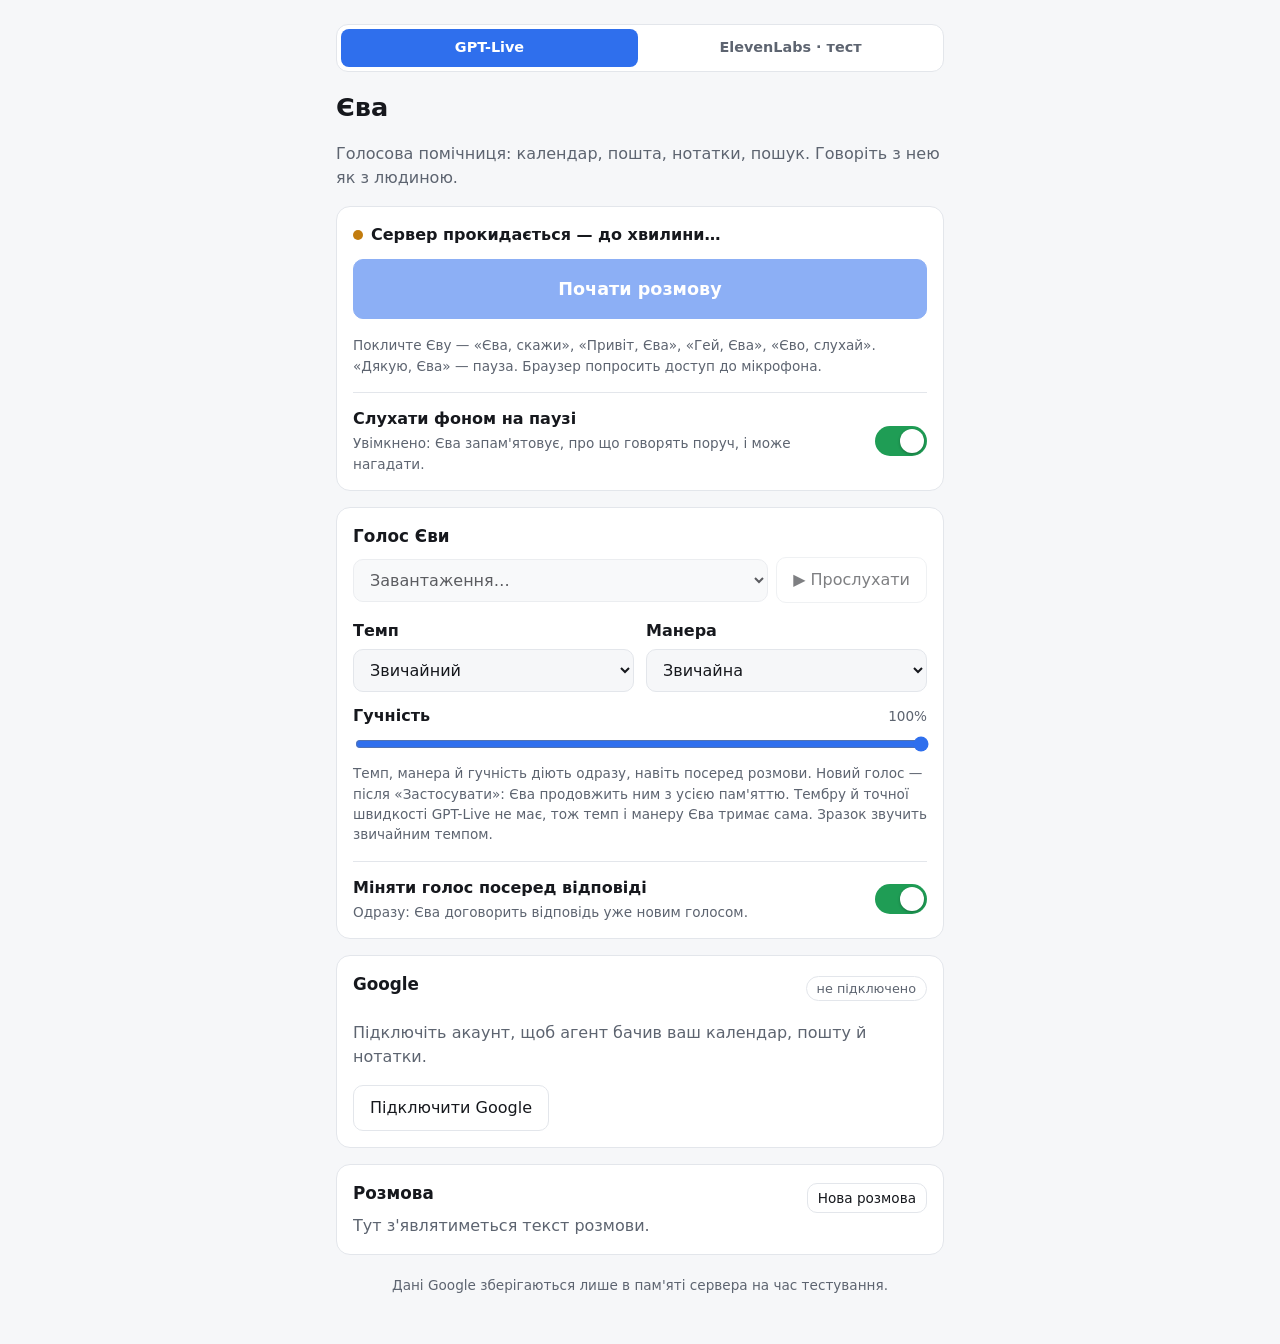
==== web/index.html @ 71252469 "Web: ElevenLabs test page (/eleven) beside GPT-Live, engine switch on both pages Voice, model, stabi" ====
<!doctype html>
<html lang="uk">
<head>
  <meta charset="utf-8">
  <meta name="viewport" content="width=device-width, initial-scale=1">
  <title>Єва — голосовий агент</title>
  <meta name="description" content="Тестова веб-версія голосового агента: календар, пошта, нотатки, пошук.">
  <link rel="stylesheet" href="style.css">
  <script src="config.js"></script>
  <script src="app.js" defer></script>
</head>
<body>
  <main class="wrap">
    <nav class="engine" aria-label="Голосовий двигун">
      <a href="./" data-keep-query aria-current="page">GPT-Live</a>
      <a href="eleven" data-keep-query>ElevenLabs · тест</a>
    </nav>
    <header>
      <h1>Єва</h1>
      <p class="sub">Голосова помічниця: календар, пошта, нотатки, пошук. Говоріть з нею як з людиною.</p>
    </header>

    <section id="gate" class="card" hidden>
      <label for="code">Код доступу</label>
      <div class="row">
        <input id="code" type="password" autocomplete="off" placeholder="Отримайте в команди">
        <button id="saveCode" class="btn">Зберегти</button>
      </div>
    </section>

    <section class="card call">
      <div class="status-line">
        <span id="dot" class="dot" aria-hidden="true"></span>
        <span id="status">Не підключено</span>
      </div>
      <button id="talk" class="btn primary big">Почати розмову</button>
      <div class="row">
        <button id="resume" class="btn primary" hidden>Продовжити</button>
        <button id="pause" class="btn ghost" hidden>Пауза</button>
      </div>
      <p id="wakeHint" class="hint">Покличте Єву — «Єва, скажи», «Привіт, Єва», «Гей, Єва». «Дякую, Єва» — пауза.</p>
      <label class="setting" for="bgListen">
        <span class="setting-text">
          <span class="setting-title">Слухати фоном на паузі</span>
          <span id="bgListenInfo" class="hint">Єва запам'ятовує, про що говорять поруч, і може нагадати.</span>
        </span>
        <input id="bgListen" type="checkbox" class="switch" role="switch" checked>
      </label>
    </section>

    <section class="card">
      <h2><label for="voice">Голос Єви</label></h2>
      <div class="row voice-pick">
        <select id="voice" disabled>
          <option>Завантаження…</option>
        </select>
        <button id="voicePreview" class="btn" disabled>▶ Прослухати</button>
      </div>
      <p id="voiceInfo" class="hint"></p>
      <button id="voiceApply" class="btn primary wide" hidden>Застосувати</button>
      <div class="settings">
        <div>
          <label for="speed">Темп</label>
          <select id="speed">
            <option value="slow">Повільніше</option>
            <option value="normal">Звичайний</option>
            <option value="fast">Швидше</option>
          </select>
        </div>
        <div>
          <label for="style">Манера</label>
          <select id="style">
            <option value="calm">Спокійна</option>
            <option value="normal">Звичайна</option>
            <option value="expressive">Емоційна</option>
          </select>
        </div>
      </div>
      <div class="label-row">
        <label for="volume">Гучність</label>
        <span id="volumeValue" class="muted small"></span>
      </div>
      <input id="volume" type="range" min="0" max="100" step="5">
      <p class="hint">Темп, манера й гучність діють одразу, навіть посеред розмови. Новий голос — після
        «Застосувати»: Єва продовжить ним з усією пам'яттю. Тембру й точної швидкості GPT-Live не має,
        тож темп і манеру Єва тримає сама. Зразок звучить звичайним темпом.</p>
      <label class="setting" for="voiceNow">
        <span class="setting-text">
          <span class="setting-title">Міняти голос посеред відповіді</span>
          <span id="voiceNowInfo" class="hint">Єва договорить відповідь уже новим голосом.</span>
        </span>
        <input id="voiceNow" type="checkbox" class="switch" role="switch" checked>
      </label>
    </section>

    <section class="card">
      <div class="google-head">
        <h2>Google</h2>
        <span id="googleState" class="pill">не підключено</span>
      </div>
      <p id="googleInfo" class="muted">Підключіть акаунт, щоб агент бачив ваш календар, пошту й нотатки.</p>
      <div class="row">
        <button id="googleConnect" class="btn">Підключити Google</button>
        <button id="googleDisconnect" class="btn ghost" hidden>Відключити</button>
      </div>
    </section>

    <section class="card">
      <div class="google-head">
        <h2>Розмова</h2>
        <button id="newChat" class="btn ghost small-btn">Нова розмова</button>
      </div>
      <div id="log" class="log" aria-live="polite">
        <p class="muted empty">Тут з'являтиметься текст розмови.</p>
      </div>
    </section>

    <footer class="muted small">Дані Google зберігаються лише в пам'яті сервера на час тестування.</footer>
  </main>
  <audio id="remote" autoplay></audio>
</body>
</html>
---- web/style.css ----
:root {
  --bg: #f6f7f9;
  --card: #ffffff;
  --text: #16181d;
  --muted: #5d6470;
  --line: #e3e6eb;
  --accent: #2f6fed;
  --accent-text: #ffffff;
  --ok: #1f9d55;
  --warn: #c27c0e;
  --err: #d14343;
  --user: #eef3ff;
  --bot: #f1f2f4;
  --switch-off: #cfd4dc;
}
@media (prefers-color-scheme: dark) {
  :root {
    --bg: #0f1115;
    --card: #171a21;
    --text: #e8eaed;
    --muted: #9aa1ad;
    --line: #2a2f39;
    --accent: #5b8ef5;
    --user: #1c2742;
    --bot: #1f232b;
    --switch-off: #3a404c;
  }
}
* { box-sizing: border-box; }
body {
  margin: 0;
  background: var(--bg);
  color: var(--text);
  font: 16px/1.5 system-ui, -apple-system, "Segoe UI", Roboto, sans-serif;
}
.wrap { max-width: 640px; margin: 0 auto; padding: 24px 16px 48px; }
h1 { font-size: 1.6rem; margin: 0 0 4px; }
h2 { font-size: 1.05rem; margin: 0 0 8px; }
.sub, .muted { color: var(--muted); }
.small { font-size: 0.85rem; }
.card {
  background: var(--card);
  border: 1px solid var(--line);
  border-radius: 14px;
  padding: 16px;
  margin-top: 16px;
}
.row { display: flex; gap: 8px; flex-wrap: wrap; align-items: center; }
input, select {
  flex: 1 1 200px;
  min-width: 0;
  padding: 10px 12px;
  border-radius: 10px;
  border: 1px solid var(--line);
  background: var(--bg);
  color: var(--text);
  font: inherit;
}
select { width: 100%; cursor: pointer; }
label { display: block; font-weight: 600; margin-bottom: 6px; }
.btn {
  padding: 10px 16px;
  border-radius: 10px;
  border: 1px solid var(--line);
  background: var(--card);
  color: var(--text);
  font: inherit;
  cursor: pointer;
}
.btn:disabled { opacity: 0.55; cursor: default; }
.btn.primary { background: var(--accent); border-color: var(--accent); color: var(--accent-text); }
.btn.ghost { background: transparent; }
.btn.big { width: 100%; padding: 16px; font-size: 1.1rem; font-weight: 600; margin: 12px 0 4px; }
.btn.danger { background: var(--err); border-color: var(--err); color: #fff; }
.hint { margin: 4px 0 0; font-size: 0.85rem; color: var(--muted); }
.status-line { display: flex; align-items: center; gap: 8px; font-weight: 600; }
.dot { width: 10px; height: 10px; border-radius: 50%; background: var(--muted); }
.dot.live { background: var(--ok); animation: pulse 1.4s infinite; }
.dot.busy { background: var(--warn); }
.dot.err { background: var(--err); }
.dot.wait { background: var(--accent); }
.dot.think { background: var(--warn); animation: pulse 0.8s infinite; }
.dot.speak { background: var(--accent); animation: pulse 0.6s infinite; }
.call .row { margin-top: 8px; }
.call .row .btn { flex: 1 1 140px; }
.settings { display: grid; grid-template-columns: repeat(auto-fit, minmax(160px, 1fr)); gap: 12px; margin: 16px 0 12px; }
.settings select { width: 100%; }
input[type="range"] { width: 100%; padding: 0; border: 0; background: none; accent-color: var(--accent); }
.small-btn { padding: 4px 10px; font-size: 0.85rem; }
.card > .row + .settings, .card > .hint + .row { margin-top: 8px; }
@keyframes pulse { 50% { opacity: 0.35; } }

/* A setting row: what it does on the left, an on/off switch on the right. */
.setting {
  display: flex; align-items: center; justify-content: space-between; gap: 16px;
  margin: 16px 0 0; padding-top: 14px; border-top: 1px solid var(--line);
  font-weight: normal; cursor: pointer;
}
.setting-text { display: flex; flex-direction: column; min-width: 0; }
.setting-title { font-weight: 600; }
.setting .hint { margin: 2px 0 0; }
.switch {
  appearance: none; -webkit-appearance: none;
  flex: 0 0 auto; width: 52px; height: 30px; min-width: 52px;
  margin: 0; padding: 0; border: 0; border-radius: 999px;
  background: var(--switch-off); position: relative; cursor: pointer;
  transition: background 0.2s ease;
}
.switch::before {
  content: ""; position: absolute; top: 3px; left: 3px;
  width: 24px; height: 24px; border-radius: 50%;
  background: #fff; box-shadow: 0 1px 3px rgba(0, 0, 0, 0.3);
  transition: transform 0.2s ease;
}
.switch:checked { background: var(--ok); }
.switch:checked::before { transform: translateX(22px); }
.switch:focus-visible { outline: 2px solid var(--accent); outline-offset: 3px; }

h2 label { display: inline; margin: 0; font-weight: inherit; }
.voice-pick { flex-wrap: nowrap; }
.voice-pick select { flex: 1 1 0; width: auto; }
.voice-pick .btn { flex: 0 0 auto; white-space: nowrap; }
.btn.wide { width: 100%; margin-top: 8px; }
.label-row { display: flex; justify-content: space-between; align-items: baseline; margin-top: 4px; }
.label-row label { margin-bottom: 6px; }
.google-head { display: flex; justify-content: space-between; align-items: center; }
.pill { font-size: 0.8rem; padding: 2px 10px; border-radius: 999px; border: 1px solid var(--line); color: var(--muted); }
.pill.ok { color: var(--ok); border-color: var(--ok); }
.pill.partial { color: var(--warn); border-color: var(--warn); }
.log { max-height: 50vh; overflow-y: auto; display: flex; flex-direction: column; gap: 8px; }
.msg { padding: 8px 12px; border-radius: 12px; max-width: 90%; white-space: pre-wrap; word-wrap: break-word; }
.msg.user { background: var(--user); align-self: flex-end; }
.msg.assistant { background: var(--bot); align-self: flex-start; }
.msg.system { color: var(--muted); font-size: 0.85rem; align-self: center; background: none; }
.empty { margin: 0; }
footer { margin-top: 20px; text-align: center; }

/* GPT-Live | ElevenLabs test page */
.engine { display: flex; gap: 4px; padding: 4px; margin-bottom: 16px; border: 1px solid var(--line); border-radius: 12px; background: var(--card); }
.engine a { flex: 1 1 0; text-align: center; padding: 8px 10px; border-radius: 8px; color: var(--muted); text-decoration: none; font-weight: 600; font-size: 0.9rem; }
.engine a[aria-current="page"] { background: var(--accent); color: var(--accent-text); }
.engine a:not([aria-current]):hover { color: var(--text); }
.slider-hint { margin: 0 0 10px; }
.sample-label { display: block; margin-top: 16px; }
#sample { width: 100%; box-sizing: border-box; resize: vertical; font: inherit; padding: 8px 10px; border-radius: 10px; border: 1px solid var(--line); background: var(--bg); color: var(--text); }
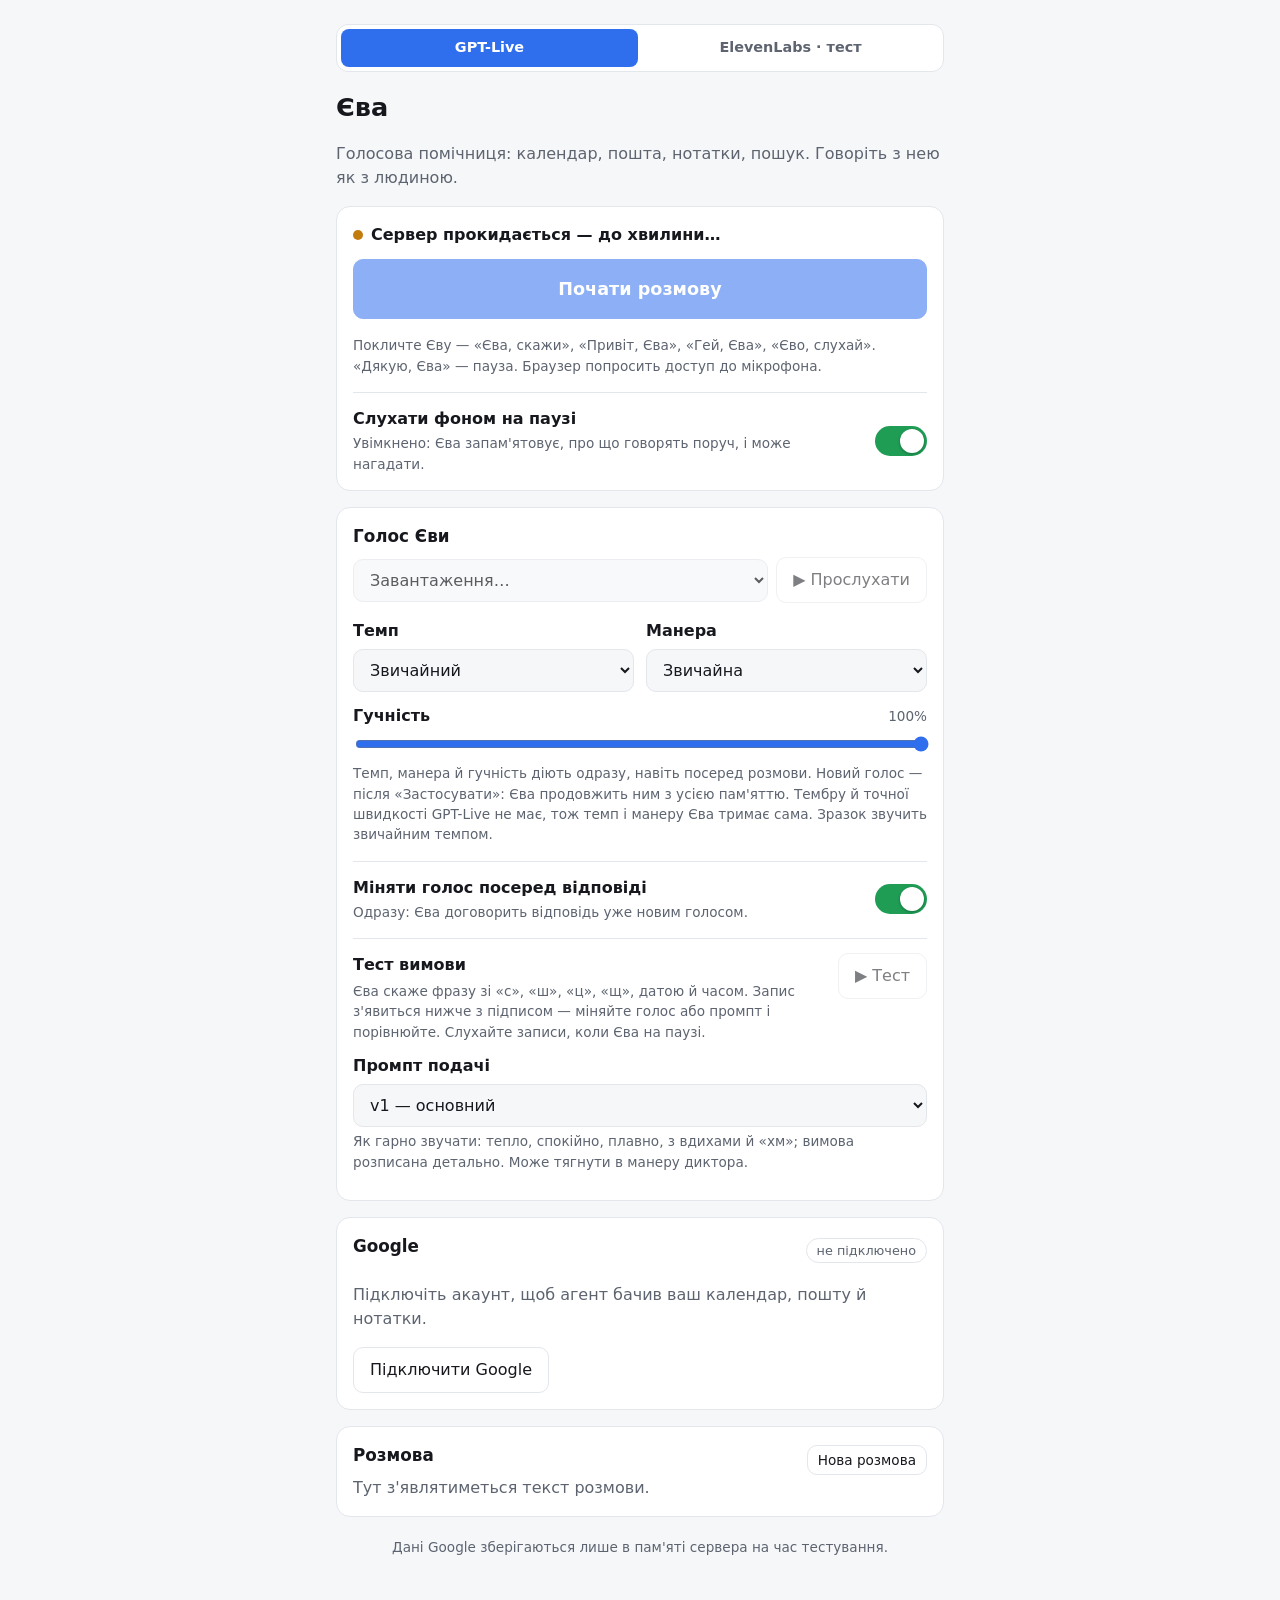
==== commit 2c1ece61: "Web: pronunciation test — Єва says a fixed sibilant/date phrase, recorded and labelled by voice and " ====
--- a/web/index.html
+++ b/web/index.html
@@ -91,6 +91,23 @@
         </span>
         <input id="voiceNow" type="checkbox" class="switch" role="switch" checked>
       </label>
+      <div class="pron">
+        <div class="pron-head">
+          <span class="setting-text">
+            <span class="setting-title">Тест вимови</span>
+            <span class="hint">Єва скаже фразу зі «с», «ш», «ц», «щ», датою й часом. Запис з'явиться нижче з підписом —
+              міняйте голос або промпт і порівнюйте. Слухайте записи, коли Єва на паузі.</span>
+          </span>
+          <button id="pronTest" class="btn" disabled>▶ Тест</button>
+        </div>
+        <label for="promptVariant">Промпт подачі</label>
+        <select id="promptVariant">
+          <option value="v1">v1 — основний</option>
+          <option value="v2">v2 — «розмова, не читання»</option>
+        </select>
+        <p id="promptInfo" class="hint"></p>
+        <div id="pronList" class="pron-list"></div>
+      </div>
     </section>
 
     <section class="card">
--- a/web/style.css
+++ b/web/style.css
@@ -143,3 +143,12 @@
 .slider-hint { margin: 0 0 10px; }
 .sample-label { display: block; margin-top: 16px; }
 #sample { width: 100%; box-sizing: border-box; resize: vertical; font: inherit; padding: 8px 10px; border-radius: 10px; border: 1px solid var(--line); background: var(--bg); color: var(--text); }
+
+/* Pronunciation test */
+.pron { margin-top: 16px; padding-top: 14px; border-top: 1px solid var(--line); }
+.pron-head { display: flex; gap: 12px; align-items: flex-start; justify-content: space-between; margin-bottom: 12px; }
+.pron-head .btn { flex: 0 0 auto; }
+.pron select { width: 100%; }
+.pron-list { display: flex; flex-direction: column; gap: 8px; margin-top: 12px; }
+.pron-item { display: flex; flex-direction: column; gap: 4px; font-size: 0.9rem; font-weight: 600; }
+.pron-item audio { width: 100%; height: 36px; }
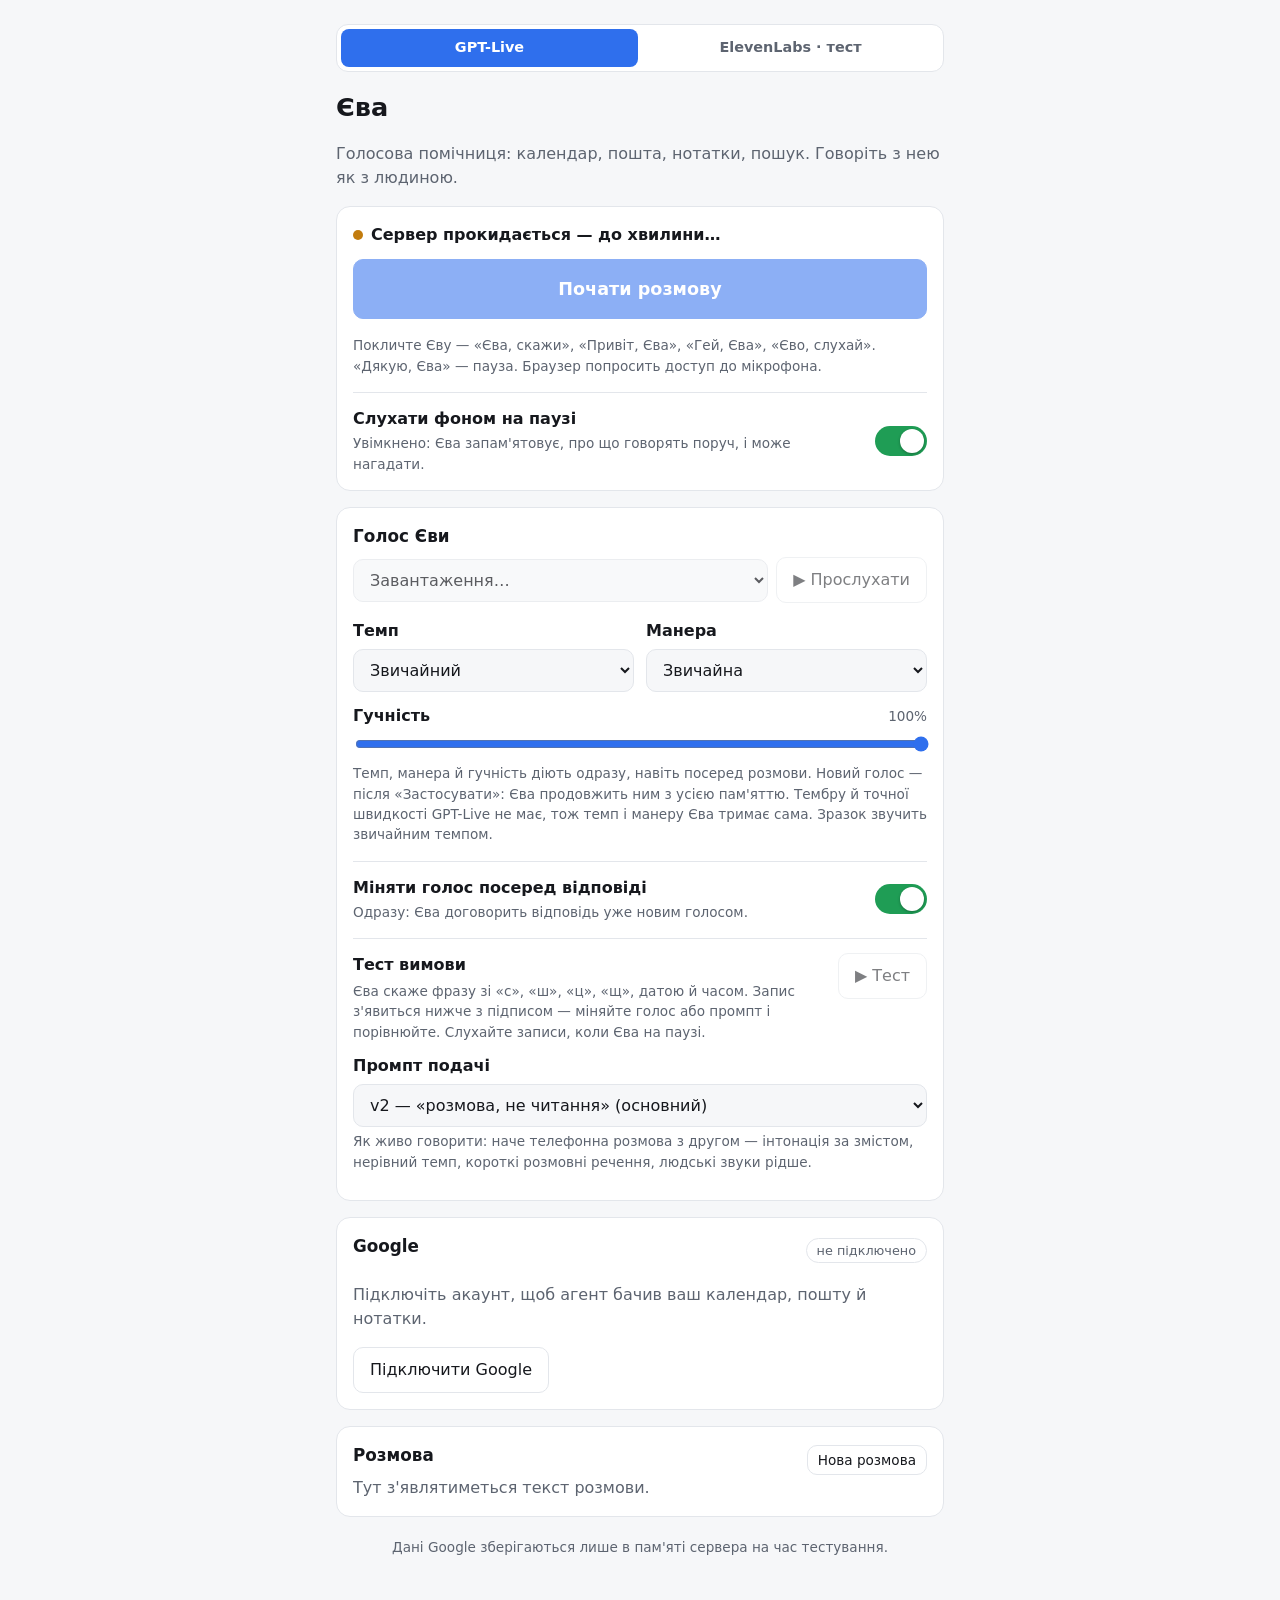
==== commit 411a48af: "Web: v2 first in the prompt picker; transcript sentences no longer glued together Co-Authored-By: Cl" ====
--- a/web/index.html
+++ b/web/index.html
@@ -102,8 +102,8 @@
         </div>
         <label for="promptVariant">Промпт подачі</label>
         <select id="promptVariant">
-          <option value="v1">v1 — основний</option>
-          <option value="v2">v2 — «розмова, не читання»</option>
+          <option value="v2">v2 — «розмова, не читання» (основний)</option>
+          <option value="v1">v1 — попередній</option>
         </select>
         <p id="promptInfo" class="hint"></p>
         <div id="pronList" class="pron-list"></div>
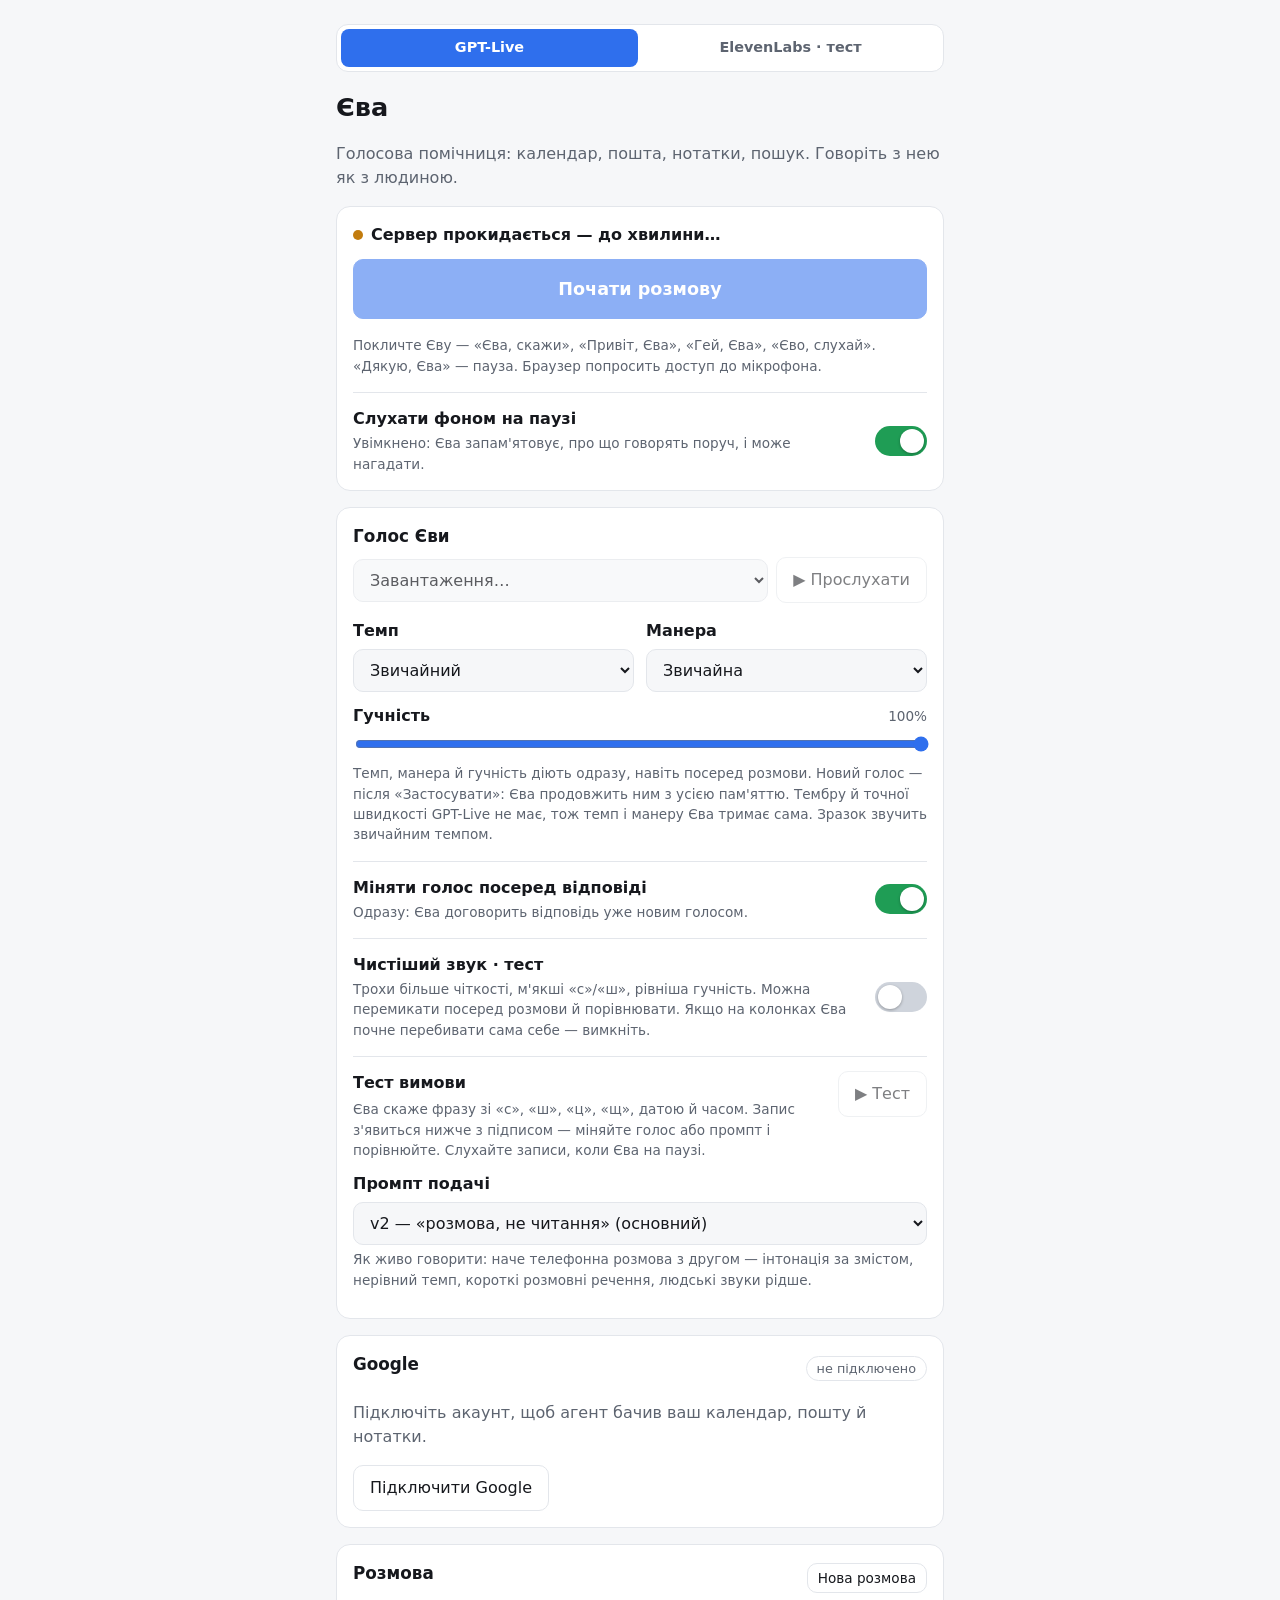
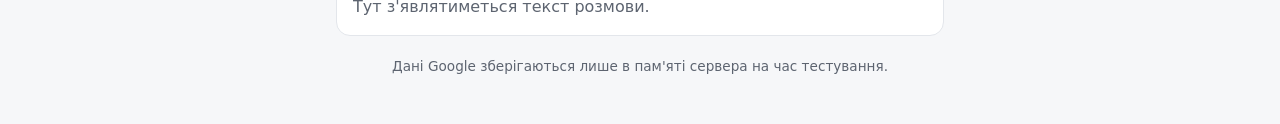
==== commit 7ef6d311: "Web: «Чистіший звук» test switch — rumble cut, presence, de-esser and gentle compression on her voic" ====
--- a/web/index.html
+++ b/web/index.html
@@ -91,6 +91,14 @@
         </span>
         <input id="voiceNow" type="checkbox" class="switch" role="switch" checked>
       </label>
+      <label class="setting" for="cleanVoice">
+        <span class="setting-text">
+          <span class="setting-title">Чистіший звук · тест</span>
+          <span class="hint">Трохи більше чіткості, м'якші «с»/«ш», рівніша гучність. Можна перемикати посеред
+            розмови й порівнювати. Якщо на колонках Єва почне перебивати сама себе — вимкніть.</span>
+        </span>
+        <input id="cleanVoice" type="checkbox" class="switch" role="switch">
+      </label>
       <div class="pron">
         <div class="pron-head">
           <span class="setting-text">
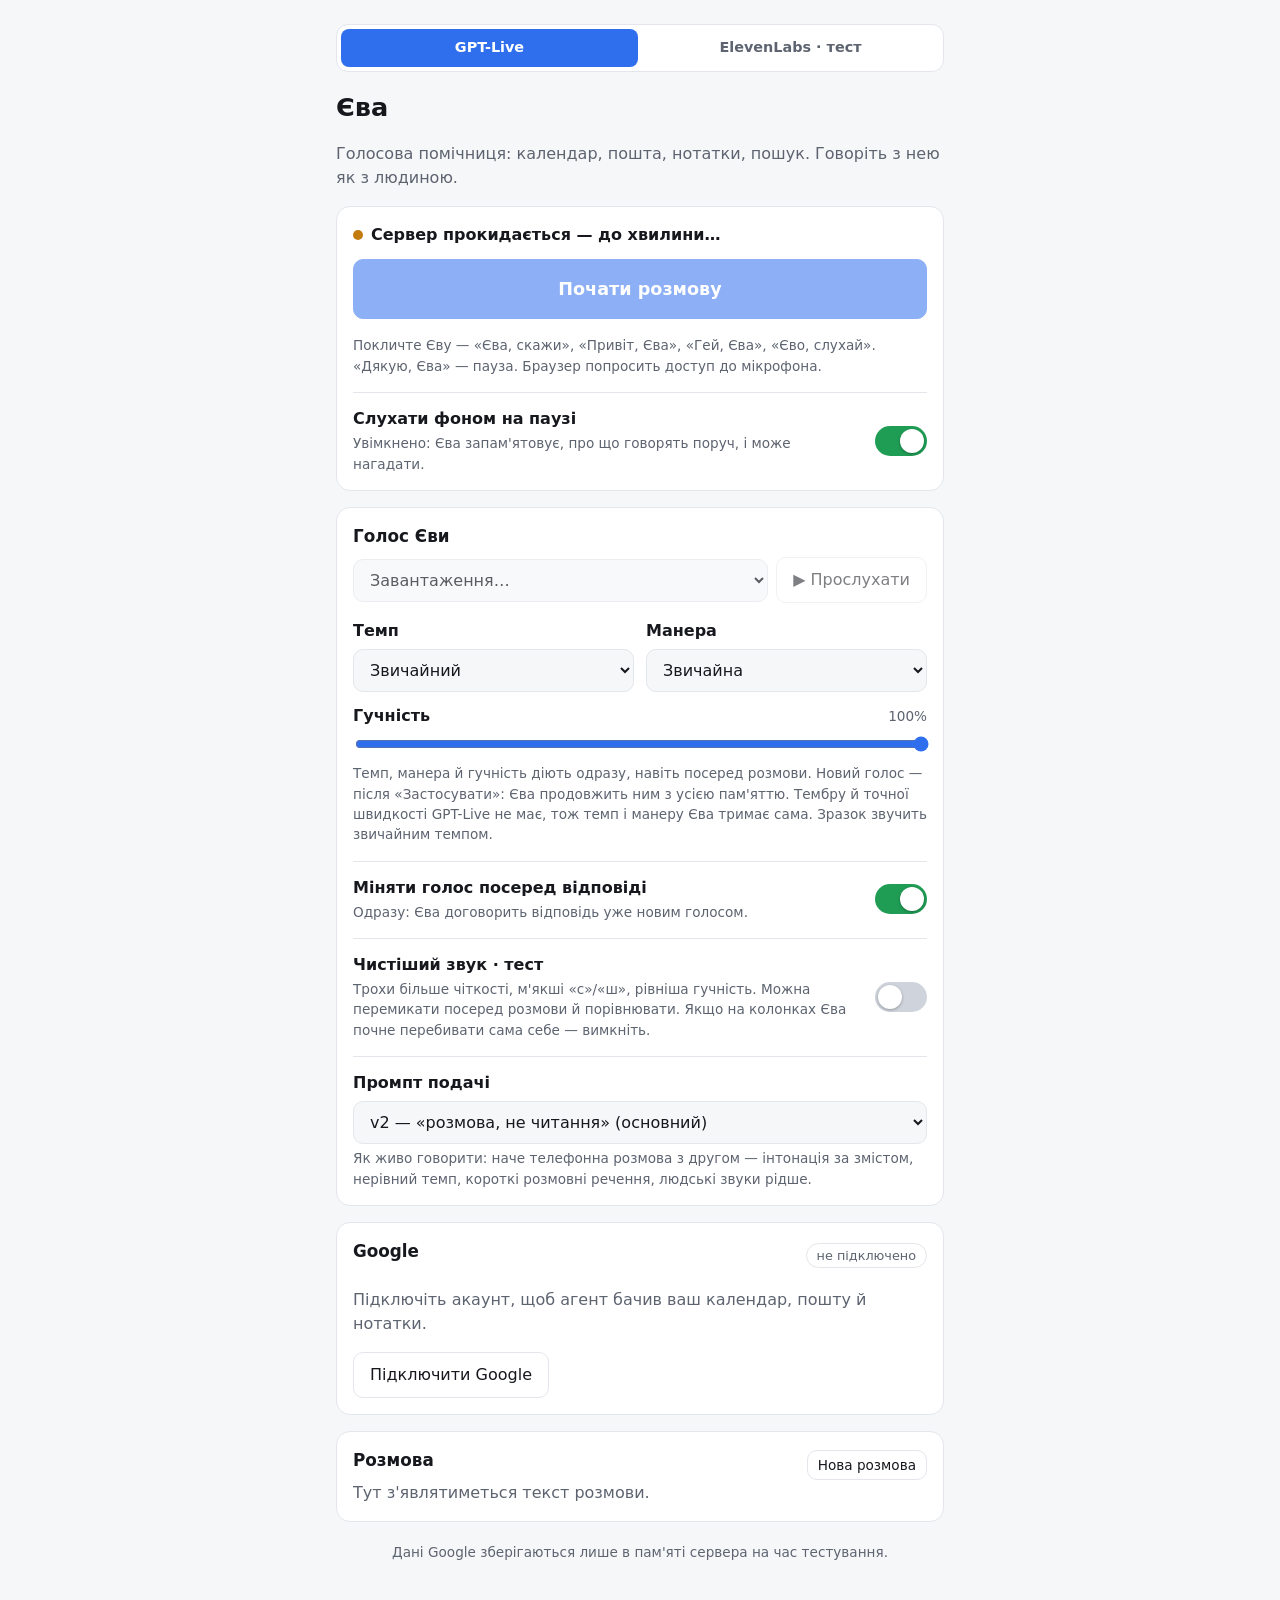
==== commit b55fa614: "Web: remove the pronunciation test (the prompt picker and «Чистіший звук» stay) Co-Authored-By: Clau" ====
--- a/web/index.html
+++ b/web/index.html
@@ -99,22 +99,13 @@
         </span>
         <input id="cleanVoice" type="checkbox" class="switch" role="switch">
       </label>
-      <div class="pron">
-        <div class="pron-head">
-          <span class="setting-text">
-            <span class="setting-title">Тест вимови</span>
-            <span class="hint">Єва скаже фразу зі «с», «ш», «ц», «щ», датою й часом. Запис з'явиться нижче з підписом —
-              міняйте голос або промпт і порівнюйте. Слухайте записи, коли Єва на паузі.</span>
-          </span>
-          <button id="pronTest" class="btn" disabled>▶ Тест</button>
-        </div>
+      <div class="prompt-pick">
         <label for="promptVariant">Промпт подачі</label>
         <select id="promptVariant">
           <option value="v2">v2 — «розмова, не читання» (основний)</option>
           <option value="v1">v1 — попередній</option>
         </select>
         <p id="promptInfo" class="hint"></p>
-        <div id="pronList" class="pron-list"></div>
       </div>
     </section>
 
--- a/web/style.css
+++ b/web/style.css
@@ -144,11 +144,6 @@
 .sample-label { display: block; margin-top: 16px; }
 #sample { width: 100%; box-sizing: border-box; resize: vertical; font: inherit; padding: 8px 10px; border-radius: 10px; border: 1px solid var(--line); background: var(--bg); color: var(--text); }
 
-/* Pronunciation test */
-.pron { margin-top: 16px; padding-top: 14px; border-top: 1px solid var(--line); }
-.pron-head { display: flex; gap: 12px; align-items: flex-start; justify-content: space-between; margin-bottom: 12px; }
-.pron-head .btn { flex: 0 0 auto; }
-.pron select { width: 100%; }
-.pron-list { display: flex; flex-direction: column; gap: 8px; margin-top: 12px; }
-.pron-item { display: flex; flex-direction: column; gap: 4px; font-size: 0.9rem; font-weight: 600; }
-.pron-item audio { width: 100%; height: 36px; }
+/* Delivery prompt picker */
+.prompt-pick { margin-top: 16px; padding-top: 14px; border-top: 1px solid var(--line); }
+.prompt-pick select { width: 100%; }
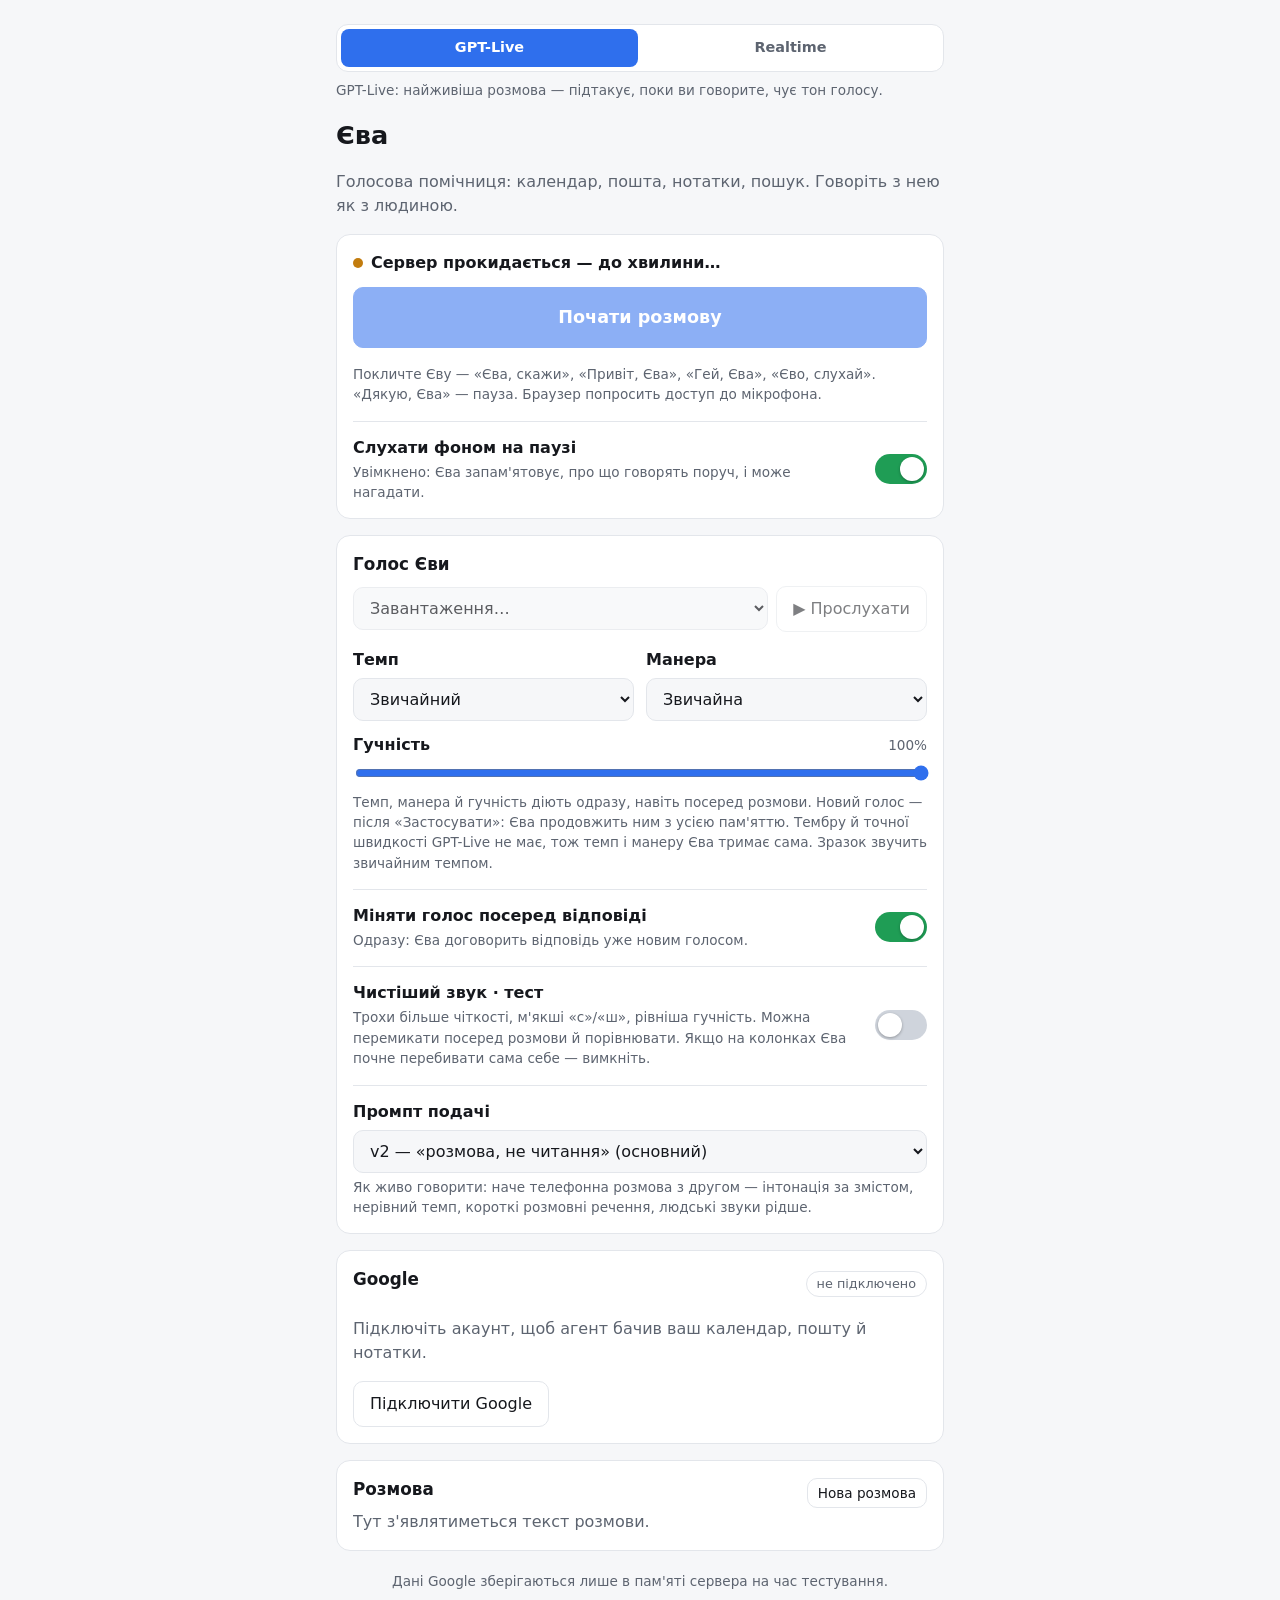
==== commit 35c0d483: "Web: one page — GPT-Live | Realtime switch (voice from OpenAI or ElevenLabs), the /eleven test page " ====
--- a/web/index.html
+++ b/web/index.html
@@ -11,10 +11,11 @@
 </head>
 <body>
   <main class="wrap">
-    <nav class="engine" aria-label="Голосовий двигун">
-      <a href="./" data-keep-query aria-current="page">GPT-Live</a>
-      <a href="eleven" data-keep-query>ElevenLabs · тест</a>
-    </nav>
+    <div class="engine" role="radiogroup" aria-label="Голосовий двигун">
+      <button type="button" class="engine-opt" data-engine="live" role="radio">GPT-Live</button>
+      <button type="button" class="engine-opt" data-engine="realtime" role="radio">Realtime</button>
+    </div>
+    <p id="engineInfo" class="hint engine-info"></p>
     <header>
       <h1>Єва</h1>
       <p class="sub">Голосова помічниця: календар, пошта, нотатки, пошук. Говоріть з нею як з людиною.</p>
@@ -50,6 +51,13 @@
 
     <section class="card">
       <h2><label for="voice">Голос Єви</label></h2>
+      <div id="ttsPick" class="tts-pick" hidden>
+        <label for="tts">Голос від</label>
+        <select id="tts">
+          <option value="openai">OpenAI — вбудований голос Realtime</option>
+          <option value="eleven">ElevenLabs</option>
+        </select>
+      </div>
       <div class="row voice-pick">
         <select id="voice" disabled>
           <option>Завантаження…</option>
@@ -58,6 +66,19 @@
       </div>
       <p id="voiceInfo" class="hint"></p>
       <button id="voiceApply" class="btn primary wide" hidden>Застосувати</button>
+      <div id="elevenBox" class="eleven-box" hidden>
+        <label for="elModel">Модель ElevenLabs</label>
+        <select id="elModel"></select>
+        <div id="elSliders"></div>
+        <label class="setting" for="elBoost">
+          <span class="setting-text">
+            <span class="setting-title">Speaker boost</span>
+            <span class="hint">Ближче до оригінального тембру, трохи повільніше.</span>
+          </span>
+          <input id="elBoost" type="checkbox" class="switch" role="switch" checked>
+        </label>
+        <p class="hint">Діє з наступного речення. Кожна відповідь витрачає кредити ElevenLabs (≈ символ за кредит).</p>
+      </div>
       <div class="settings">
         <div>
           <label for="speed">Темп</label>
--- a/web/style.css
+++ b/web/style.css
@@ -135,15 +135,21 @@
 .empty { margin: 0; }
 footer { margin-top: 20px; text-align: center; }
 
-/* GPT-Live | ElevenLabs test page */
+/* GPT-Live | Realtime switch */
 .engine { display: flex; gap: 4px; padding: 4px; margin-bottom: 16px; border: 1px solid var(--line); border-radius: 12px; background: var(--card); }
-.engine a { flex: 1 1 0; text-align: center; padding: 8px 10px; border-radius: 8px; color: var(--muted); text-decoration: none; font-weight: 600; font-size: 0.9rem; }
-.engine a[aria-current="page"] { background: var(--accent); color: var(--accent-text); }
-.engine a:not([aria-current]):hover { color: var(--text); }
 .slider-hint { margin: 0 0 10px; }
-.sample-label { display: block; margin-top: 16px; }
-#sample { width: 100%; box-sizing: border-box; resize: vertical; font: inherit; padding: 8px 10px; border-radius: 10px; border: 1px solid var(--line); background: var(--bg); color: var(--text); }
 
 /* Delivery prompt picker */
 .prompt-pick { margin-top: 16px; padding-top: 14px; border-top: 1px solid var(--line); }
 .prompt-pick select { width: 100%; }
+
+/* Engine switch (GPT-Live | Realtime) and the Realtime voice source */
+.engine-opt { flex: 1 1 0; padding: 8px 10px; border: 0; border-radius: 8px; background: transparent; color: var(--muted); font: inherit; font-weight: 600; font-size: 0.9rem; cursor: pointer; }
+.engine-opt[aria-checked="true"] { background: var(--accent); color: var(--accent-text); }
+.engine-opt:not([aria-checked="true"]):hover { color: var(--text); }
+.engine-opt:focus-visible { outline: 2px solid var(--accent); outline-offset: 2px; }
+.engine-info { margin: -8px 0 16px; }
+.tts-pick { margin-bottom: 12px; }
+.tts-pick select, .eleven-box select { width: 100%; }
+.eleven-box { margin-top: 12px; }
+.eleven-box #elSliders { margin-top: 12px; }
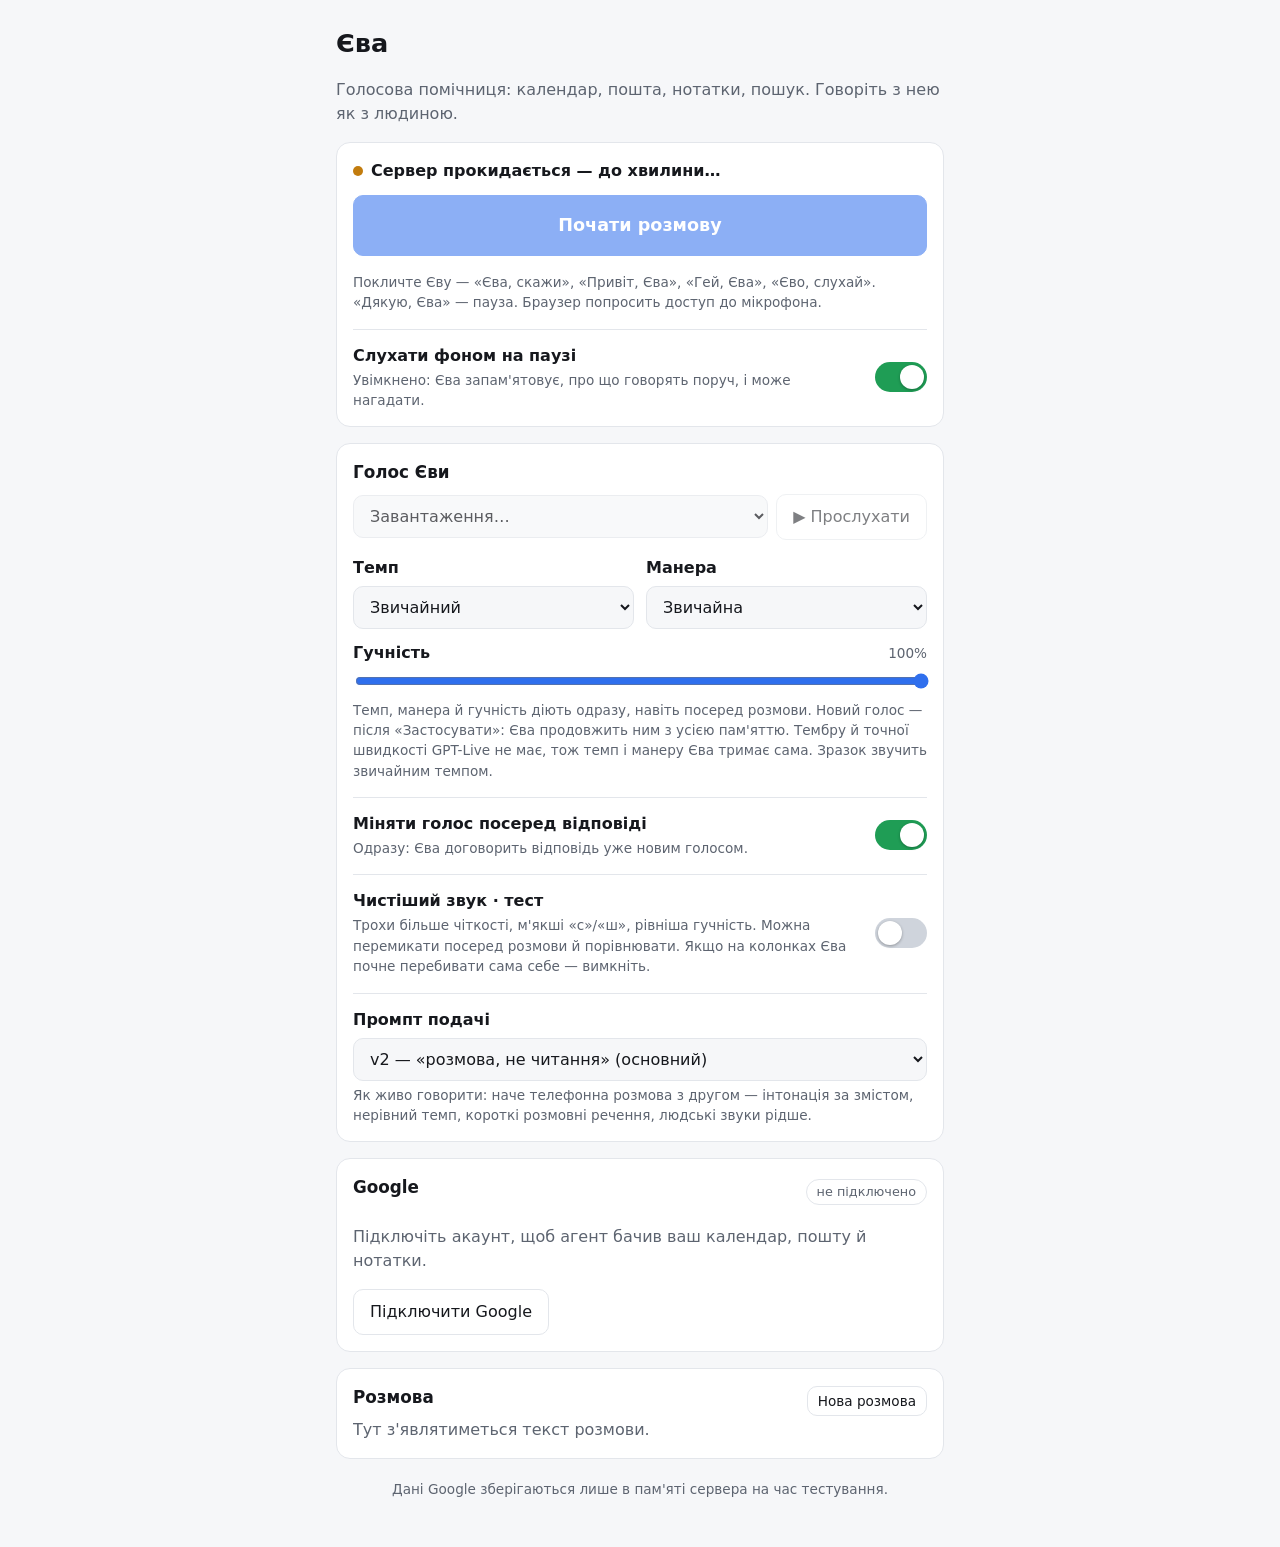
==== commit de1cb8fa: "Web: GPT-Live only — the Realtime engine and the ElevenLabs voice are gone (engine switch, «Голос ві" ====
--- a/web/index.html
+++ b/web/index.html
@@ -11,11 +11,6 @@
 </head>
 <body>
   <main class="wrap">
-    <div class="engine" role="radiogroup" aria-label="Голосовий двигун">
-      <button type="button" class="engine-opt" data-engine="live" role="radio">GPT-Live</button>
-      <button type="button" class="engine-opt" data-engine="realtime" role="radio">Realtime</button>
-    </div>
-    <p id="engineInfo" class="hint engine-info"></p>
     <header>
       <h1>Єва</h1>
       <p class="sub">Голосова помічниця: календар, пошта, нотатки, пошук. Говоріть з нею як з людиною.</p>
@@ -51,13 +46,6 @@
 
     <section class="card">
       <h2><label for="voice">Голос Єви</label></h2>
-      <div id="ttsPick" class="tts-pick" hidden>
-        <label for="tts">Голос від</label>
-        <select id="tts">
-          <option value="openai">OpenAI — вбудований голос Realtime</option>
-          <option value="eleven">ElevenLabs</option>
-        </select>
-      </div>
       <div class="row voice-pick">
         <select id="voice" disabled>
           <option>Завантаження…</option>
@@ -66,19 +54,6 @@
       </div>
       <p id="voiceInfo" class="hint"></p>
       <button id="voiceApply" class="btn primary wide" hidden>Застосувати</button>
-      <div id="elevenBox" class="eleven-box" hidden>
-        <label for="elModel">Модель ElevenLabs</label>
-        <select id="elModel"></select>
-        <div id="elSliders"></div>
-        <label class="setting" for="elBoost">
-          <span class="setting-text">
-            <span class="setting-title">Speaker boost</span>
-            <span class="hint">Ближче до оригінального тембру, трохи повільніше.</span>
-          </span>
-          <input id="elBoost" type="checkbox" class="switch" role="switch" checked>
-        </label>
-        <p class="hint">Діє з наступного речення. Кожна відповідь витрачає кредити ElevenLabs (≈ символ за кредит).</p>
-      </div>
       <div class="settings">
         <div>
           <label for="speed">Темп</label>
@@ -124,6 +99,7 @@
         <label for="promptVariant">Промпт подачі</label>
         <select id="promptVariant">
           <option value="v2">v2 — «розмова, не читання» (основний)</option>
+          <option value="v3">v3 — v2 + поводиться як людина (тест)</option>
           <option value="v1">v1 — попередній</option>
         </select>
         <p id="promptInfo" class="hint"></p>
--- a/web/style.css
+++ b/web/style.css
@@ -135,21 +135,7 @@
 .empty { margin: 0; }
 footer { margin-top: 20px; text-align: center; }
 
-/* GPT-Live | Realtime switch */
-.engine { display: flex; gap: 4px; padding: 4px; margin-bottom: 16px; border: 1px solid var(--line); border-radius: 12px; background: var(--card); }
-.slider-hint { margin: 0 0 10px; }
-
 /* Delivery prompt picker */
 .prompt-pick { margin-top: 16px; padding-top: 14px; border-top: 1px solid var(--line); }
 .prompt-pick select { width: 100%; }
 
-/* Engine switch (GPT-Live | Realtime) and the Realtime voice source */
-.engine-opt { flex: 1 1 0; padding: 8px 10px; border: 0; border-radius: 8px; background: transparent; color: var(--muted); font: inherit; font-weight: 600; font-size: 0.9rem; cursor: pointer; }
-.engine-opt[aria-checked="true"] { background: var(--accent); color: var(--accent-text); }
-.engine-opt:not([aria-checked="true"]):hover { color: var(--text); }
-.engine-opt:focus-visible { outline: 2px solid var(--accent); outline-offset: 2px; }
-.engine-info { margin: -8px 0 16px; }
-.tts-pick { margin-bottom: 12px; }
-.tts-pick select, .eleven-box select { width: 100%; }
-.eleven-box { margin-top: 12px; }
-.eleven-box #elSliders { margin-top: 12px; }
